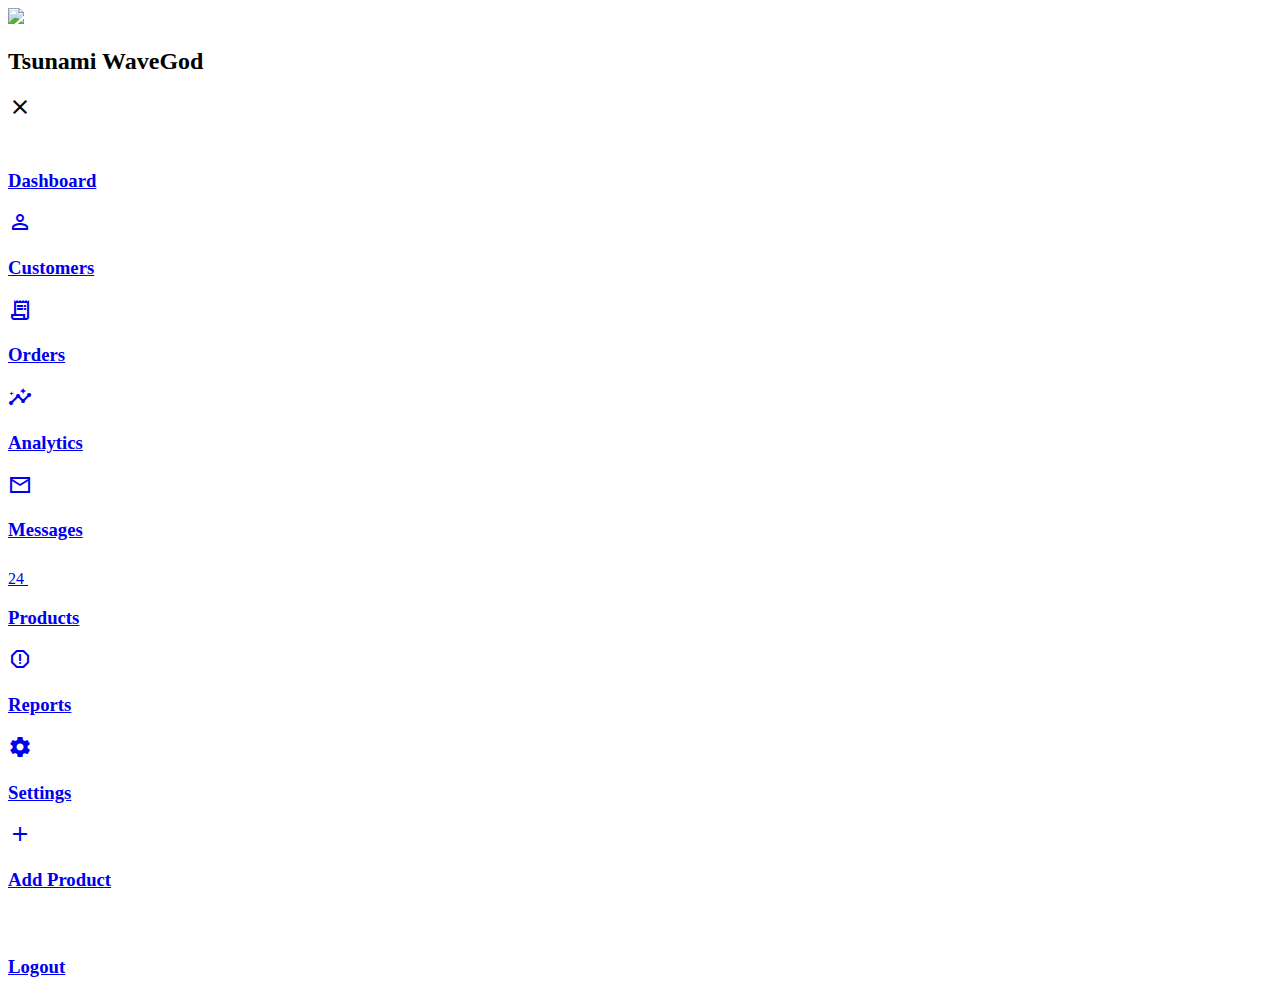
==== index.html @ ffef64f3 "add starter files and material icons" ====
<!DOCTYPE html>
<html lang="en">
  <head>
    <meta charset="UTF-8" />
    <meta http-equiv="X-UA-Compatible" content="IE=edge" />
    <meta name="viewport" content="width=device-width, initial-scale=1.0" />
    <title>Admin Dashboard</title>
    <!-- Material CDN -->
    <link
      href="https://fonts.googleapis.com/icon?family=Material+Icons+Sharp"
      rel="stylesheet"
    />
    <link rel="stylesheet" href="./style.css" />
  </head>
  <body>
    <div class="container">
      <aside>
        <div class="top">
          <div class="logo">
            <img src="./images/Screen Shot 2022-01-27 at 9.14.04 AM.png" />
            <h2>Tsunami <span class="danger">WaveGod</span></h2>
          </div>
          <div class="close" id="close-btn">
            <span class="material-icons-sharp"> close </span>
          </div>
        </div>

        <div class="sidebar">
          <a href="#">
            <span class="material-icons-sharp"> grid_view </span>
            <h3>Dashboard</h3>
          </a>
          <a href="#">
            <span class="material-icons-sharp"> person_outline </span>
            <h3>Customers</h3>
          </a>
          <a href="#">
            <span class="material-icons-sharp"> receipt_long </span>
            <h3>Orders</h3>
          </a>
          <a href="#">
            <span class="material-icons-sharp"> insights </span>
            <h3>Analytics</h3>
          </a>
          <a href="#">
            <span class="material-icons-sharp"> mail_outline </span>
            <h3>Messages</h3>
            <span class="message-count">24</span>
          </a>
          <a href="#">
            <span class="material-icons-sharp"> inventory </span>
            <h3>Products</h3>
          </a>
          <a href="#">
            <span class="material-icons-sharp"> report_gmailerrorred </span>
            <h3>Reports</h3>
          </a>
          <a href="#">
            <span class="material-icons-sharp"> settings </span>
            <h3>Settings</h3>
          </a>
          <a href="#">
            <span class="material-icons-sharp"> add </span>
            <h3>Add Product</h3>
          </a>
          <a href="#">
            <span class="material-icons-sharp"> logout </span>
            <h3>Logout</h3>
          </a>
        </div>
      </aside>
    </div>
  </body>
</html>
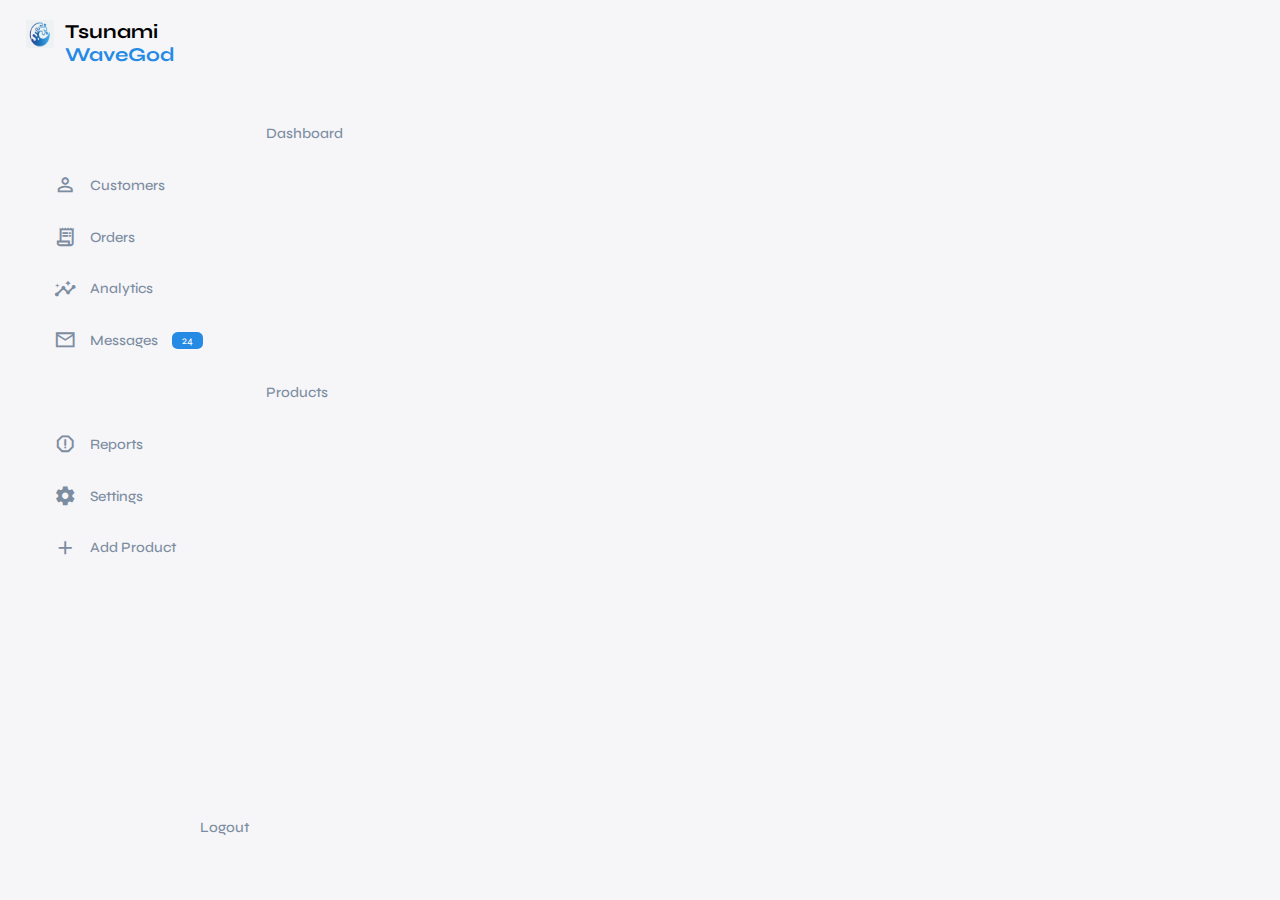
==== commit a44b5191: "add/finish css styling to sidebar" ====
--- a/index.html
+++ b/index.html
@@ -17,7 +17,7 @@
       <aside>
         <div class="top">
           <div class="logo">
-            <img src="./images/Screen Shot 2022-01-27 at 9.14.04 AM.png" />
+            <img src="./images/Screen Shot 2022-01-27 at 9.14.04 AM copy.png" />
             <h2>Tsunami <span class="danger">WaveGod</span></h2>
           </div>
           <div class="close" id="close-btn">
--- a/style.css
+++ b/style.css
@@ -0,0 +1,225 @@
+@import url('https://fonts.googleapis.com/css2?family=Syne:wght@400;500;600;700;800&display=swap');
+/* ----ROOT VARIABLES---- */
+
+:root {
+    --color-primary: #7380ec;
+    --color-danger: #248AE4;
+    --color-success: #41f1b6;
+    --color-warning: #ffbb55;
+    --color-white: #fff;
+    --color-info-dark: #7d8da1;
+    --color-info-light: #dce1eb;
+    --color-dark: #363949;
+    --color-light: #rgba(132, 139, 200, 0.18);
+    --color-primary-variant: #111e88;
+    --color-dark-variant: #677483;
+    --color-background: #f6f6f9;
+
+    --card-border-radius: 2rem;
+    --border-radius-1: 0.4rem;
+    --border-radius-2: 0.8rem;
+    --border-radius-3: 1.2rem;
+
+    --card-padding: 1.8rem;
+    --padding-1: 1.2rem;
+
+    --box-shadow: 0 2rem 3rem var(--color-light);
+}
+
+/* ----MAIN STYLING---- */
+
+* {
+    margin: 0;
+    padding: 0;
+    outline: 0;
+    appearance: none;
+    border: 0;
+    text-decoration: none;
+    list-style: none;
+    box-sizing: border-box;
+}
+
+html {
+    font-size: 14px;
+}
+
+body {
+    width: 100vw;
+    height: 100vh;
+    font-family: 'Syne', sans-serif;
+    font-size: 0.88rem;
+    background: var(--color-background);
+    user-select: none;
+    overflow-x: hidden;
+}
+
+.container {
+    display: grid;
+    width: 96%;
+    margin: 0 auto;
+    gap: 1.8rem;
+    grid-template-columns: 14rem auto 23rem;
+}
+
+a {
+    color: var(--color-dark);
+}
+
+img {
+    display: block;
+    width: 100%;
+}
+
+h1 {
+    font-weight: 800;
+    font-size: 1.8rem;
+}
+
+h2 {
+    font-size: 1.4rem;
+}
+
+h3 {
+    font-size: 0.87;
+}
+
+h4 {
+    font-size: 0.8rem;
+}
+
+h5 {
+    font-size: 0.77rem;
+}
+
+small {
+    font-size: 0.75rem;
+}
+
+.profile-photo {
+    width: 2.8rem;
+    height: 2.8rem;
+    border-radius: 50%;
+    overflow: hidden;
+}
+
+.text-muted {
+    color: var(--color-info-dark);
+}
+
+p {
+    color: var(--color-dark-variant);
+}
+
+b {
+    color: var(--color-dark);
+}
+
+.primary {
+    color: var(--color-primary);
+}
+
+.danger {
+    color: var(--color-danger);
+}
+
+.success {
+    color: var(--color-success);
+}
+
+.warning {
+    color: var(--color-warning);
+}
+
+/* ----SIDEBAR STYLING---- */
+aside {
+    height: 100vh;
+}
+
+aside .top {
+    display: flex;
+    align-items: center;
+    justify-content: space-between;
+    margin-top: 1.4rem;
+}
+
+aside .logo {
+    display: flex;
+    gap: 0.8rem;
+}
+
+aside .logo img {
+    width: 2rem;
+    height: 2rem;
+}
+
+aside .close {
+    display: none;
+}
+
+aside .sidebar {
+    display: flex;
+    flex-direction: column;
+    height: 86vh;
+    position: relative;
+    top: 3rem;
+}
+
+aside h3 {
+    font-weight: 500;
+}
+
+aside .sidebar a {
+    display: flex;
+    color: var(--color-info-dark);
+    margin-left: 2rem;
+    gap: 1rem;
+    align-items: center;
+    position: relative;
+    height: 3.7rem;
+    transition: all 300ms ease;
+}
+
+aside .sidebar a span {
+    font-size: 1.6rem;
+    transition: all 300ms ease;
+}
+
+aside .sidebar a:last-child {
+    position: absolute;
+    bottom: 2rem;
+    width: 100%;
+}
+
+aside .sidebar a.active {
+    background: var(--color-light);
+    color: var(--color-primary);
+    margin-left: 0;
+}
+
+aside .sidebar a.active:before {
+    content: "";
+    width: 6px;
+    height: 100%;
+    background: var(--color-primary);
+}
+
+aside .sidebar a.active span {
+    color: var(--color-primary);
+    margin-left: calc(1rem - 3px);
+}
+
+aside .sidebar a:hover {
+    color: var(--color-primary);
+}
+
+aside .sidebar a:hover span {
+    margin-left: 1rem;
+}
+
+aside .sidebar .message-count {
+    background: var(--color-danger);
+    color: var(--color-white);
+    padding: 2px 10px;
+    font-size: 11px;
+    border-radius: var(--border-radius-1);
+}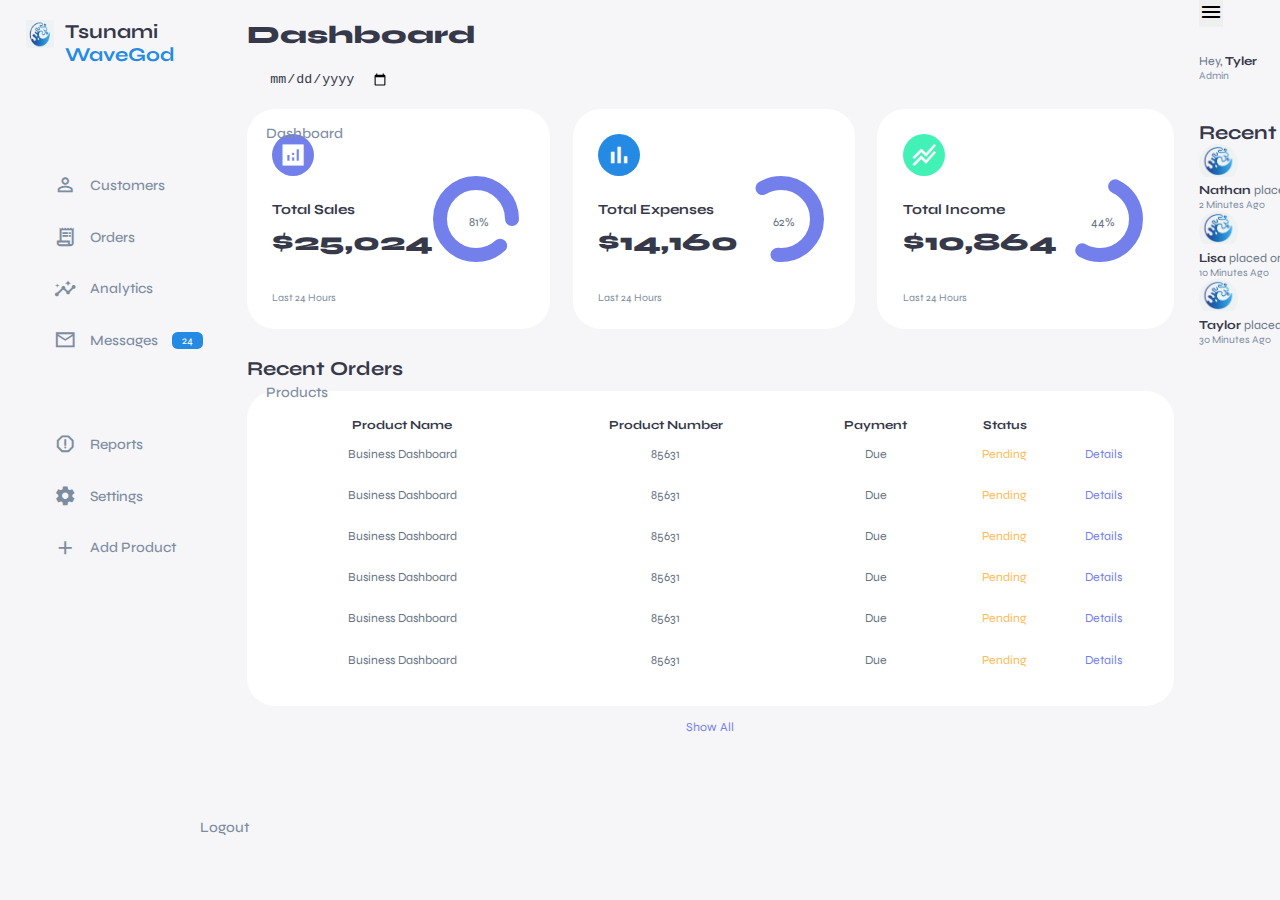
==== commit e3440e4e: "add main and right section html and css" ====
--- a/index.html
+++ b/index.html
@@ -69,6 +69,196 @@
           </a>
         </div>
       </aside>
+      <!-- ----End of aside---- -->
+      <main>
+        <h1>Dashboard</h1>
+
+        <div class="date">
+          <input type="date">
+        </div>
+
+        <div class="insights">
+          <div class="sales">
+            <span class="material-icons-sharp">
+              analytics
+              </span>
+              <div class="middle">
+                <div class="left">
+                  <h3>Total Sales</h3>
+                  <h1>$25,024</h1>
+                </div>
+                <div class="progress">
+                  <svg>
+                    <circle cx="38" cy="38" r="36"></circle>
+                  </svg>
+                  <div class="number">
+                    <p>81%</p>
+                  </div>
+                </div>
+              </div>
+              <small class="text-muted">Last 24 Hours</small>
+          </div>
+          <!-- ----End of Sales---- -->
+          <div class="expenses">
+            <span class="material-icons-sharp">
+              bar_chart
+              </span>
+              <div class="middle">
+                <div class="left">
+                  <h3>Total Expenses</h3>
+                  <h1>$14,160</h1>
+                </div>
+                <div class="progress">
+                  <svg>
+                    <circle cx="38" cy="38" r="36"></circle>
+                  </svg>
+                  <div class="number">
+                    <p>62%</p>
+                  </div>
+                </div>
+              </div>
+              <small class="text-muted">Last 24 Hours</small>
+          </div>
+          <!-- ----End of Expenses---- -->
+          <div class="income">
+            <span class="material-icons-sharp">
+              stacked_line_chart
+              </span>
+              <div class="middle">
+                <div class="left">
+                  <h3>Total Income</h3>
+                  <h1>$10,864</h1>
+                </div>
+                <div class="progress">
+                  <svg>
+                    <circle cx="38" cy="38" r="36"></circle>
+                  </svg>
+                  <div class="number">
+                    <p>44%</p>
+                  </div>
+                </div>
+              </div>
+              <small class="text-muted">Last 24 Hours</small>
+          </div>
+          <!-- ----End of Income---- -->
+        </div>
+        <!-- ----End of Insights---- -->
+
+        <div class="recent-orders">
+          <h2>Recent Orders</h2>
+          <table>
+            <thead>
+              <tr>
+                <th>Product Name</th>
+                <th>Product Number</th>
+                <th>Payment</th>
+                <th>Status</th>
+                <th></th>
+              </tr>
+            </thead>
+            <tbody>
+              <tr>
+                <td>Business Dashboard</td>
+                <td>85631</td>
+                <td>Due</td>
+                <td class="warning">Pending</td>
+                <td class="primary">Details</td>
+              </tr>
+              <tr>
+                <td>Business Dashboard</td>
+                <td>85631</td>
+                <td>Due</td>
+                <td class="warning">Pending</td>
+                <td class="primary">Details</td>
+              </tr>
+              <tr>
+                <td>Business Dashboard</td>
+                <td>85631</td>
+                <td>Due</td>
+                <td class="warning">Pending</td>
+                <td class="primary">Details</td>
+              </tr>
+              <tr>
+                <td>Business Dashboard</td>
+                <td>85631</td>
+                <td>Due</td>
+                <td class="warning">Pending</td>
+                <td class="primary">Details</td>
+              </tr>
+              <tr>
+                <td>Business Dashboard</td>
+                <td>85631</td>
+                <td>Due</td>
+                <td class="warning">Pending</td>
+                <td class="primary">Details</td>
+              </tr>
+              <tr>
+                <td>Business Dashboard</td>
+                <td>85631</td>
+                <td>Due</td>
+                <td class="warning">Pending</td>
+                <td class="primary">Details</td>
+              </tr>
+            </tbody>
+          </table>
+          <a href="#">Show All</a>
+        </div>
+      </main>
+      <!-- ----End of Main---- -->
+
+      <div class="right">
+        <div class="top">
+          <button id="menu-btn">
+            <span class="material-icons-sharp">menu</span>
+          </button>
+          <div class="theme-toggler">
+            <span class="material-icons-sharp">light_mode</span>
+            <span class="material-icons-sharp">dark_mode</span>
+          </div>
+          <div class="profile">
+            <div class="info">
+              <p>Hey, <b>Tyler</b></p>
+              <small class="text-muted">Admin</small>
+            </div>
+            <div class="profile-photo">
+              <img src="./images/03115F0D-03E9-4BC2-9C2E-DA20C724CF65_1_105_c.jpeg" alt="">
+            </div>
+          </div>
+        </div>
+        <!-- ----End of Top---- -->
+        <div class="recent-updates">
+          <h2>Recent Updates</h2>
+          <div class="updates">
+            <div class="update">
+              <div class="profile-photo">
+                <img src="./images/Screen Shot 2022-01-27 at 9.14.04 AM copy.png">
+              </div>
+              <div class="message">
+                <p><b>Nathan</b> placed order for Business Cards.</p>
+                <small class="text-muted">2 Minutes Ago</small>
+              </div>
+            </div>
+            <div class="update">
+              <div class="profile-photo">
+                <img src="./images/Screen Shot 2022-01-27 at 9.14.04 AM copy.png">
+              </div>
+              <div class="message">
+                <p><b>Lisa</b> placed order for Landing Page.</p>
+                <small class="text-muted">10 Minutes Ago</small>
+              </div>
+            </div>
+            <div class="update">
+              <div class="profile-photo">
+                <img src="./images/Screen Shot 2022-01-27 at 9.14.04 AM copy.png">
+              </div>
+              <div class="message">
+                <p><b>Taylor</b> placed order for E-Commerce Site.</p>
+                <small class="text-muted">30 Minutes Ago</small>
+              </div>
+            </div>
+          </div>
+        </div>
+      </div>
     </div>
   </body>
 </html>
--- a/style.css
+++ b/style.css
@@ -51,6 +51,7 @@
     background: var(--color-background);
     user-select: none;
     overflow-x: hidden;
+    color: var(--color-dark);
 }
 
 .container {
@@ -222,4 +223,161 @@
     padding: 2px 10px;
     font-size: 11px;
     border-radius: var(--border-radius-1);
-}+}
+
+/* ----Main---- */
+
+main {
+    margin-top: 1.4rem;
+}
+
+main .date {
+    display: inline-block;
+    background: var(--color-light);
+    border-radius: var(--border-radius-1);
+    margin-top: 1rem;
+    padding: 0.5rem 1.6rem;
+}
+
+main .date input[type="date"] {
+    background: transparent;
+    color: var(--color-dark);
+}
+
+main .insights {
+    display: grid;
+    grid-template-columns: repeat(3, 1fr);
+    gap: 1.6rem;
+}
+
+main .insights > div {
+    background: var(--color-white);
+    padding: var(--card-padding);
+    border-radius: var(--card-border-radius);
+    margin-top: 1rem;
+    box-shadow: var(--box-shadow);
+    transition: all 300ms ease;
+}
+
+main .insights > div:hover {
+    box-shadow: none;
+}
+
+main .insights > div span {
+    background: var(--color-primary);
+    padding: 0.5rem;
+    border-radius: 50%;
+    color: var(--color-white);
+    font-size: 2rem;
+}
+
+main .insights > div.expenses span {
+    background: var(--color-danger);
+}
+
+main .insights > div.income span {
+    background: var(--color-success);
+}
+
+main .insights > div .middle {
+    display: flex;
+    align-items: center;
+    justify-content: space-between;
+}
+
+main .insights h3 {
+    margin: 1rem 0 0.6rem;
+    font-size: 1rem;
+}
+
+main .insights .progress {
+    position: relative;
+    width: 92px;
+    height: 92px;
+    border-radius: 50%;
+}
+
+main .insights svg {
+    width: 7rem;
+    height: 7rem;
+}
+
+main .insights svg circle {
+    fill: none;
+    stroke: var(--color-primary);
+    stroke-width: 14;
+    stroke-linecap: round;
+    transform: translate(5px, 5px);
+}
+
+main .insights .sales svg circle {
+    stroke-dashoffset: -30;
+    stroke-dasharray: 200;
+}
+
+main .insights .expenses svg circle {
+    stroke-dashoffset: 30;
+    stroke-dasharray: 90;
+}
+
+main .insights .income svg circle {
+    stroke-dashoffset: 35;
+    stroke-dasharray: 110;
+}
+
+main .insights .progress .number {
+    position: absolute;
+    top: 0;
+    left: 0;
+    height: 100%;
+    width: 100%;
+    display: flex;
+    justify-content: center;
+    align-items: center;
+}
+
+main .insights small {
+    margin-top: 1.6rem;
+    display: block;
+}
+
+/* ----Recent Orders---- */
+
+main .recent-orders {
+    margin-top: 2rem;
+}
+
+main .recent-orders h2 {
+    margin-bottom: 0.8rem;
+}
+
+main .recent-orders table {
+    background: var(--color-white);
+    width: 100%;
+    border-radius: var(--card-border-radius);
+    padding: var(--card-padding);
+    text-align: center;
+    box-shadow: var(--box-shadow);
+    transition: all 300ms ease;
+}
+
+main .recent-orders table:hover {
+    box-shadow: none;
+}
+
+main table tbody td {
+    height: 2.8rem;
+    border-bottom: 1px solid var(--color-light);
+    color: var(--color-dark-variant);
+}
+
+main table tbody tr:last-child td {
+    border: none;
+}
+
+main .recent-orders a {
+    text-align: center;
+    display: block;
+    margin: 1rem auto;
+    color: var(--color-primary);
+}
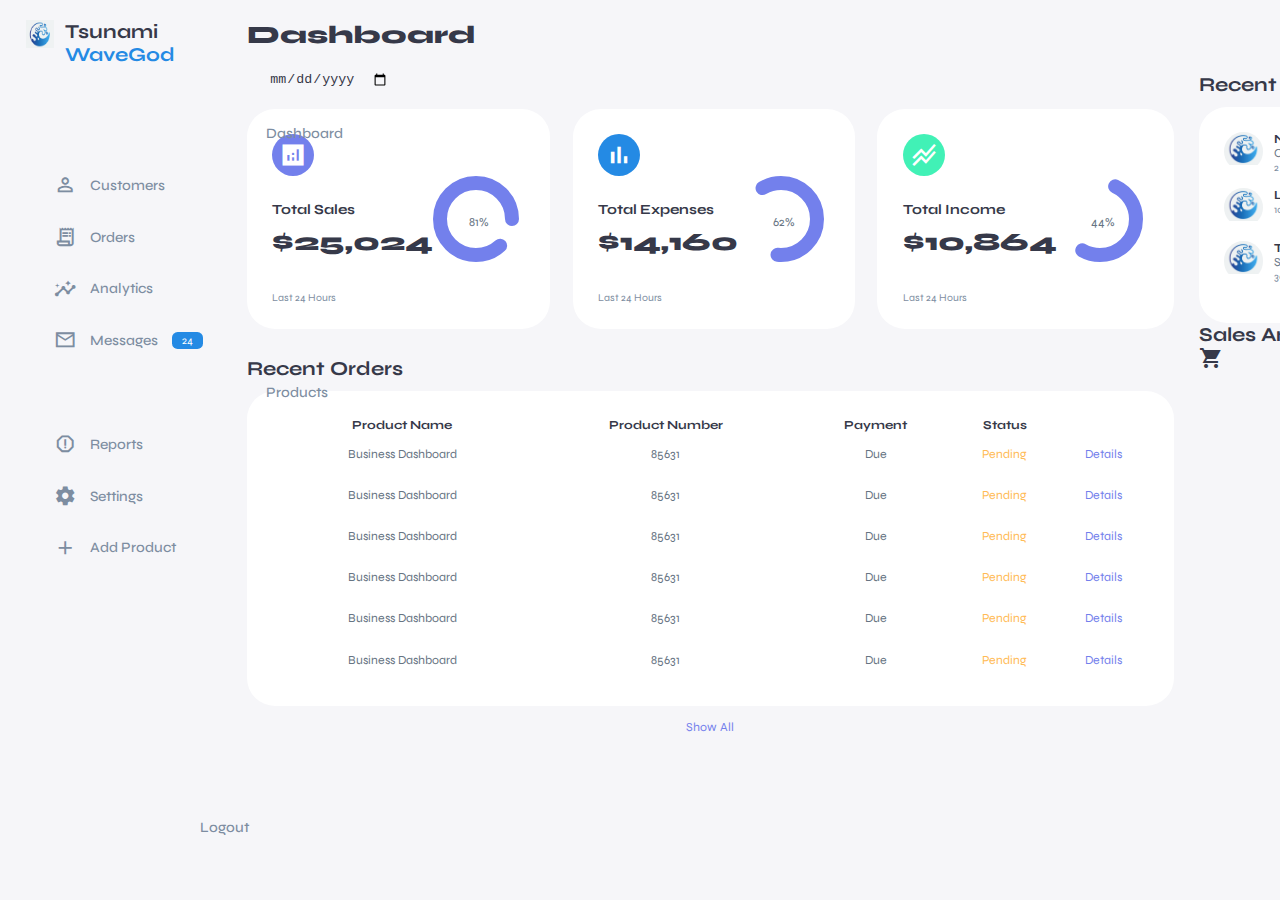
==== commit 3aa82235: "add css styling to profile/recent updates" ====
--- a/index.html
+++ b/index.html
@@ -212,7 +212,7 @@
             <span class="material-icons-sharp">menu</span>
           </button>
           <div class="theme-toggler">
-            <span class="material-icons-sharp">light_mode</span>
+            <span class="material-icons-sharp active">light_mode</span>
             <span class="material-icons-sharp">dark_mode</span>
           </div>
           <div class="profile">
@@ -258,6 +258,17 @@
             </div>
           </div>
         </div>
+        <!-- ----End of Recent Updates---- -->
+        <div class="sales-analytics">
+          <h2>Sales Analytics</h2>
+          <div class="item online">
+            <div class="icon">
+              <span class="material-icons-sharp">
+                shopping_cart
+                </span>
+            </div>
+          </div>
+        </div>
       </div>
     </div>
   </body>
--- a/style.css
+++ b/style.css
@@ -381,3 +381,79 @@
     margin: 1rem auto;
     color: var(--color-primary);
 }
+
+/* ----Right Side---- */
+.right {
+    margin-top: 1.4rem;
+}
+
+.right .top {
+    display: flex;
+    justify-content: end;
+    gap: 2rem;
+}
+
+.right .top button {
+    display: none;
+}
+
+.right .theme-toggler {
+    background: var(--color-light);
+    display: flex;
+    justify-content: space-between;
+    align-items: center;
+    height: 1.6rem;
+    width: 4.2rem;
+    cursor: pointer;
+    border-radius: var(--border-radius-1);
+}
+
+.right .theme-toggler span {
+    font-size: 1.2rem;
+    width: 50%;
+    height: 100%;
+    display: flex;
+    align-items: center;
+    justify-content: center;
+}
+
+.right .theme-toggler span.active {
+    background: var(--color-primary);
+    color: white;
+    border-radius: var(--border-radius-1);
+}
+
+.right .top .profile {
+    display: flex;
+    gap: 2rem;
+    text-align: right;
+}
+
+/* ----Recent Updates---- */
+.right .recent-updates {
+    margin-top: 1rem;
+}
+
+.right .recent-updates h2 {
+    margin-bottom: 0.8rem;
+}
+
+.right .recent-updates .updates {
+    background: var(--color-white);
+    padding: var(--card-padding);
+    border-radius: var(--card-border-radius);
+    box-shadow: var(--box-shadow);
+    transition: all 300ms ease;
+}
+
+.right .recent-updates .updates:hover {
+    box-shadow: none;
+}
+
+.right .recent-updates .updates .update {
+    display: grid;
+    grid-template-columns: 2.6rem auto;
+    gap: 1rem;
+    margin-bottom: 1rem;
+}
+
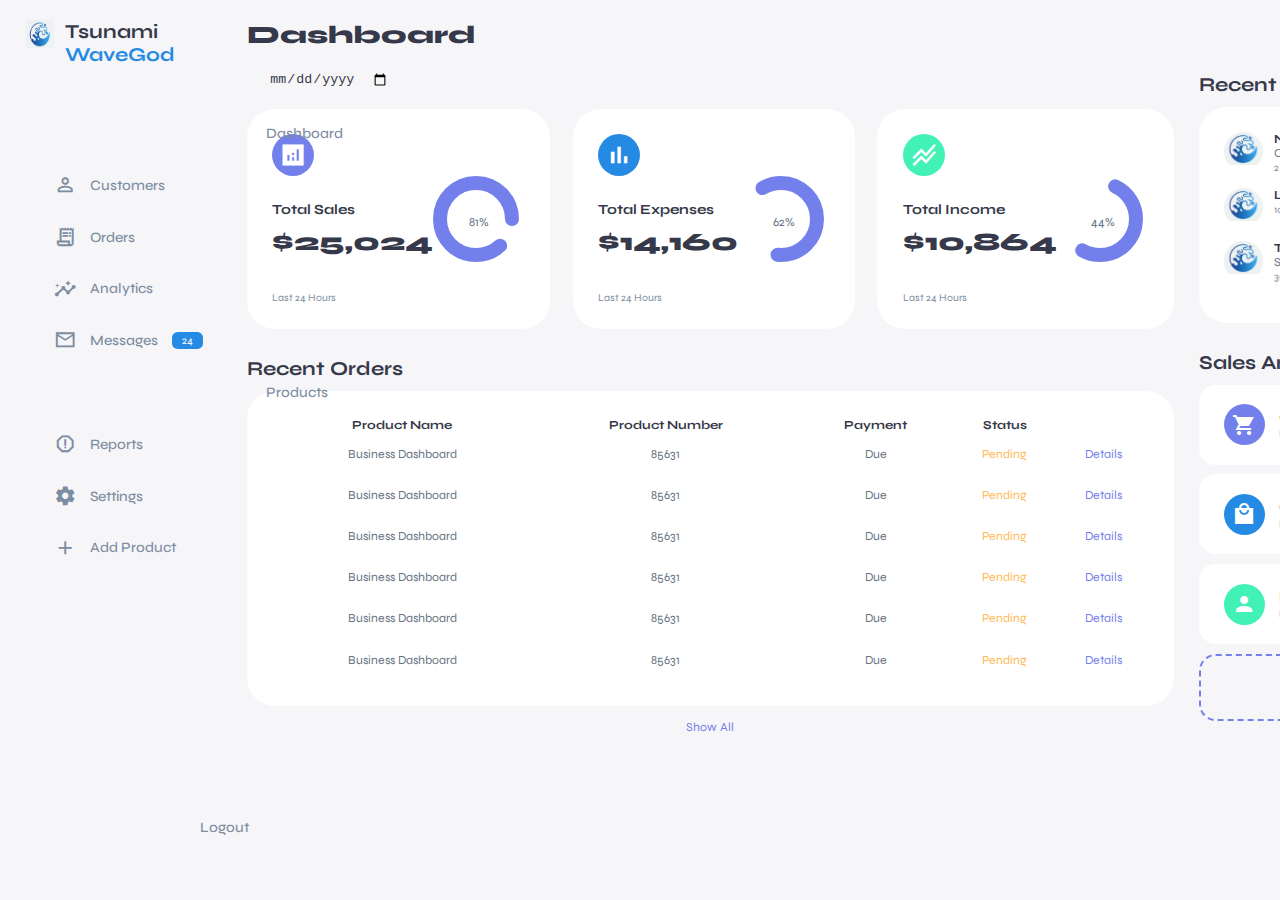
==== commit 5913de16: "add sales analytics html and css" ====
--- a/index.html
+++ b/index.html
@@ -267,6 +267,50 @@
                 shopping_cart
                 </span>
             </div>
+            <div class="right">
+              <div class="info">
+                <h3>ONLINE ORDERS</h3>
+                <small class="text-muted">Last 24 Hours</small>
+              </div>
+              <h5 class="success">+39%</h5>
+              <h3>3849</h3>
+            </div>
+          </div>
+          <div class="item offline">
+            <div class="icon">
+              <span class="material-icons-sharp">
+                local_mall
+                </span>
+            </div>
+            <div class="right">
+              <div class="info">
+                <h3>OFFLINE ORDERS</h3>
+                <small class="text-muted">Last 24 Hours</small>
+              </div>
+              <h5 class="danger">-17%</h5>
+              <h3>1100</h3>
+            </div>
+          </div>
+          <div class="item customers">
+            <div class="icon">
+              <span class="material-icons-sharp">
+                person
+                </span>
+            </div>
+            <div class="right">
+              <div class="info">
+                <h3>NEW CUSTOMERS</h3>
+                <small class="text-muted">Last 24 Hours</small>
+              </div>
+              <h5 class="success">+25%</h5>
+              <h3>850</h3>
+            </div>
+          </div>
+          <div class="item add-product">
+            <div>
+              <span class="material-icons-sharp">add</span>
+              <h3>Add Product</h3>
+            </div>
           </div>
         </div>
       </div>
--- a/style.css
+++ b/style.css
@@ -457,3 +457,72 @@
     margin-bottom: 1rem;
 }
 
+/* ----Sales Analytics---- */
+
+.right .sales-analytics {
+    margin-top: 2rem;
+}
+
+.right .sales-analytics h2 {
+    margin-bottom: 0.8rem;
+}
+
+.right .sales-analytics .item {
+    background: var(--color-white);
+    display: flex;
+    align-items: center;
+    gap: 1rem;
+    margin-bottom: 0.7rem;
+    padding: 1.4rem var(--card-padding);
+    border-radius: var(--border-radius-3);
+    box-shadow: var(--box-shadow);
+    transition: all 300ms ease;
+}
+
+.right .sales-analytics .item:hover {
+    box-shadow: none;
+}
+
+.right .sales-analytics .item .right {
+    display: flex;
+    justify-content: space-between;
+    align-items: start;
+    margin: 0;
+    width: 100%;
+}
+
+.right .sales-analytics .item .icon {
+    padding: 0.6rem;
+    color: var(--color-white);
+    border-radius: 58%;
+    background: var(--color-primary);
+    display: flex;
+}
+
+.right .sales-analytics .item.offline .icon {
+    background: var(--color-danger);
+}
+
+.right .sales-analytics .item.customers .icon {
+    background: var(--color-success);
+}
+
+.right .sales-analytics .add-product {
+    background-color: transparent;
+    border: 2px dashed var(--color-primary);
+    color: var(--color-primary);
+    display: flex;
+    align-items: center;
+    justify-content: center;
+}
+
+.right .sales-analytics .add-product div {
+    display: flex;
+    align-items: center;
+    gap: 0.6rem;
+}
+.right .sales-analytics .add-product div h3 {
+    font-weight: 600;
+}
+
+
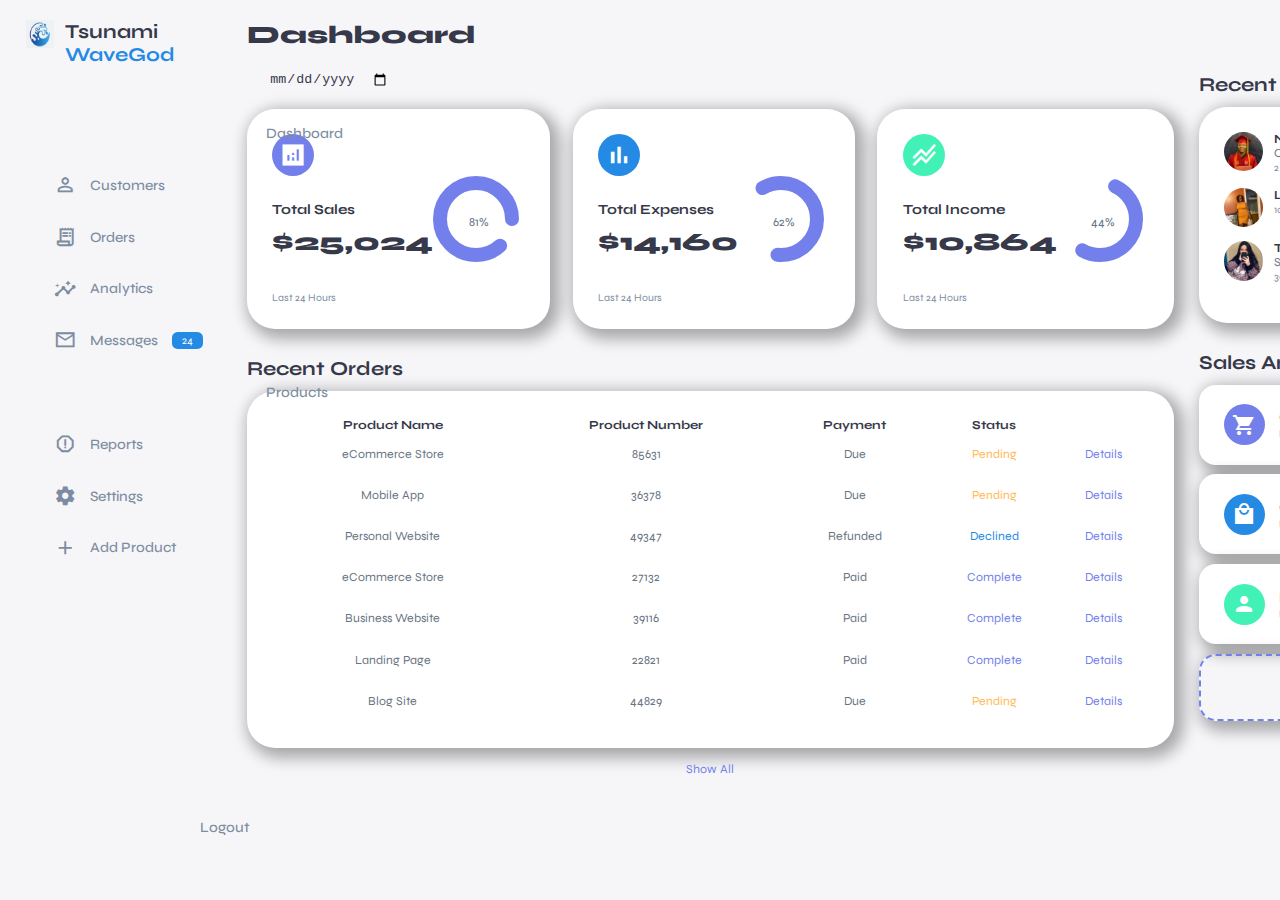
==== commit cdbbba96: "profile photo update" ====
--- a/index.html
+++ b/index.html
@@ -6,6 +6,7 @@
     <meta name="viewport" content="width=device-width, initial-scale=1.0" />
     <title>Admin Dashboard</title>
     <!-- Material CDN -->
+    
     <link
       href="https://fonts.googleapis.com/icon?family=Material+Icons+Sharp"
       rel="stylesheet"
@@ -157,48 +158,7 @@
               </tr>
             </thead>
             <tbody>
-              <tr>
-                <td>Business Dashboard</td>
-                <td>85631</td>
-                <td>Due</td>
-                <td class="warning">Pending</td>
-                <td class="primary">Details</td>
-              </tr>
-              <tr>
-                <td>Business Dashboard</td>
-                <td>85631</td>
-                <td>Due</td>
-                <td class="warning">Pending</td>
-                <td class="primary">Details</td>
-              </tr>
-              <tr>
-                <td>Business Dashboard</td>
-                <td>85631</td>
-                <td>Due</td>
-                <td class="warning">Pending</td>
-                <td class="primary">Details</td>
-              </tr>
-              <tr>
-                <td>Business Dashboard</td>
-                <td>85631</td>
-                <td>Due</td>
-                <td class="warning">Pending</td>
-                <td class="primary">Details</td>
-              </tr>
-              <tr>
-                <td>Business Dashboard</td>
-                <td>85631</td>
-                <td>Due</td>
-                <td class="warning">Pending</td>
-                <td class="primary">Details</td>
-              </tr>
-              <tr>
-                <td>Business Dashboard</td>
-                <td>85631</td>
-                <td>Due</td>
-                <td class="warning">Pending</td>
-                <td class="primary">Details</td>
-              </tr>
+             <!-- Orders from orders.js go here -->
             </tbody>
           </table>
           <a href="#">Show All</a>
@@ -231,7 +191,7 @@
           <div class="updates">
             <div class="update">
               <div class="profile-photo">
-                <img src="./images/Screen Shot 2022-01-27 at 9.14.04 AM copy.png">
+                <img src="./images/D5496FE4-4FBD-4C61-9256-E9AFC68BC5C9_1_105_c.jpeg">
               </div>
               <div class="message">
                 <p><b>Nathan</b> placed order for Business Cards.</p>
@@ -240,7 +200,7 @@
             </div>
             <div class="update">
               <div class="profile-photo">
-                <img src="./images/Screen Shot 2022-01-27 at 9.14.04 AM copy.png">
+                <img src="./images/D36C125E-97DA-41FA-A6A4-5CBD43663EB5_1_105_c.jpeg">
               </div>
               <div class="message">
                 <p><b>Lisa</b> placed order for Landing Page.</p>
@@ -249,7 +209,7 @@
             </div>
             <div class="update">
               <div class="profile-photo">
-                <img src="./images/Screen Shot 2022-01-27 at 9.14.04 AM copy.png">
+                <img src="./images/01011FB3-C0A6-497A-8F7D-16CBB7B5391B_1_105_c.jpeg">
               </div>
               <div class="message">
                 <p><b>Taylor</b> placed order for E-Commerce Site.</p>
@@ -315,5 +275,7 @@
         </div>
       </div>
     </div>
+    <script src="./orders.js"></script>
+    <script src="./index.js"></script>
   </body>
 </html>
--- a/style.css
+++ b/style.css
@@ -23,6 +23,16 @@
     --card-padding: 1.8rem;
     --padding-1: 1.2rem;
 
+    --box-shadow:  5px 5px 15px 5px rgba(0,0,0,0.32);
+}
+
+/* ----Dark Theme Variables---- */
+.dark-theme-variables {
+    --color-background: #181a1e;
+    --color-white: #202528;
+    --color-dark: #edeffd;
+    --color-dark-variant: #a3bdcc;
+    --color-light: rgba(0, 0, 0, 0.4);
     --box-shadow: 0 2rem 3rem var(--color-light);
 }
 
@@ -525,4 +535,166 @@
     font-weight: 600;
 }
 
-
+/* ----Media Queries (Tablet)---- */
+
+@media screen and (max-width: 1200px) {
+    .container {
+        width: 94%;
+        grid-template-columns: 7rem auto 23rem;
+    }
+
+    aside .logo h2 {
+        display: none;
+    }
+
+    aside .sidebar h3 {
+        display: none;
+    }
+
+    aside .sidebar a {
+        width: 5.6rem;
+    }
+
+    aside .sidebar a:last-child {
+        position: relative;
+        margin-top: 1.8rem;
+    }
+
+    main .insights {
+        grid-template-columns: 1fr;
+        gap: 0;
+    }
+
+    main .recent-orders {
+        width: 94%;
+        position: absolute;
+        left: 50%;
+        transform: translateX(-50%);
+        margin: 2rem 0 0 8.8rem;    
+    }
+
+    main .recent-orders table {
+        width: 83vw;
+    }
+
+    main table thead tr th:last-child,
+    main table thead tr th:first-child {
+        display: none;
+    }
+
+    main table tbody tr td:last-child,
+    main table tbody tr td:first-child {
+        display: none;
+    }
+
+}
+
+/* ----Media Queries (Mobile)---- */
+@media screen and (max-width: 768px) {
+    .container {
+        width: 100%;
+        grid-template-columns: 1fr;
+    }
+
+    aside {
+        position: fixed;
+        left: -100;
+        background: var(--color-white);
+        width: 18rem;
+        z-index: 3;
+        box-shadow: 1rem 3rem 4rem var(--color-light);
+        height: 100vh;
+        padding-right: var(--card-padding);
+        display: none;
+        animation: showMenu 400ms ease forwards;
+    }
+
+    @keyframes showMenu {
+        to {
+            left: 0;
+        }
+    }
+
+    aside .logo {
+        margin-left: 1rem;
+    }
+
+    aside .logo h2 {
+        display: inline;
+    }
+
+    aside .sidebar h3 {
+       display: inline;
+    }
+
+    aside .sidebar a {
+        width: 100%;
+        height: 3.4rem;
+    }
+
+    aside .sidebar a:last-child {
+        position: absolute;
+        bottom: 5rem;
+    }
+
+    aside .close {
+        display: inline-block;
+        cursor: pointer;
+    }
+
+    main {
+        margin-top: 8rem;
+        padding: 0 1rem;
+    }
+
+    main .recent-orders {
+        position: relative;
+        margin: 3rem 0 0 0;
+        width: 100%;
+    }
+
+    main .recent-orders table {
+        width: 100%;
+        margin: 0;
+    }
+
+    .right {
+        width: 94%;
+        margin: 0 auto 4rem;
+    }
+
+    .right .top {
+        position: fixed;
+        top: 0;
+        left: 0;
+        align-items: center;
+        padding: 0 0.8rem;
+        height: 4.6rem;
+        background: var(--color-white);
+        width: 100%;
+        margin: 0;
+        z-index: 2;
+        box-shadow: 0 1rem 1rem var(--color-light);
+    }
+
+    .right .top .theme-toggler {
+        width: 4.4rem;
+        position: absolute;
+        left: 58%;
+    }
+
+    .right .top button {
+        display: inline-block;
+        background: transparent;
+        cursor: pointer;
+        color: var(--color-dark);
+        position: absolute;
+        left: 1rem;
+    }
+
+    .right .top button span {
+        font-size: 2rem;
+    }
+}
+
+
